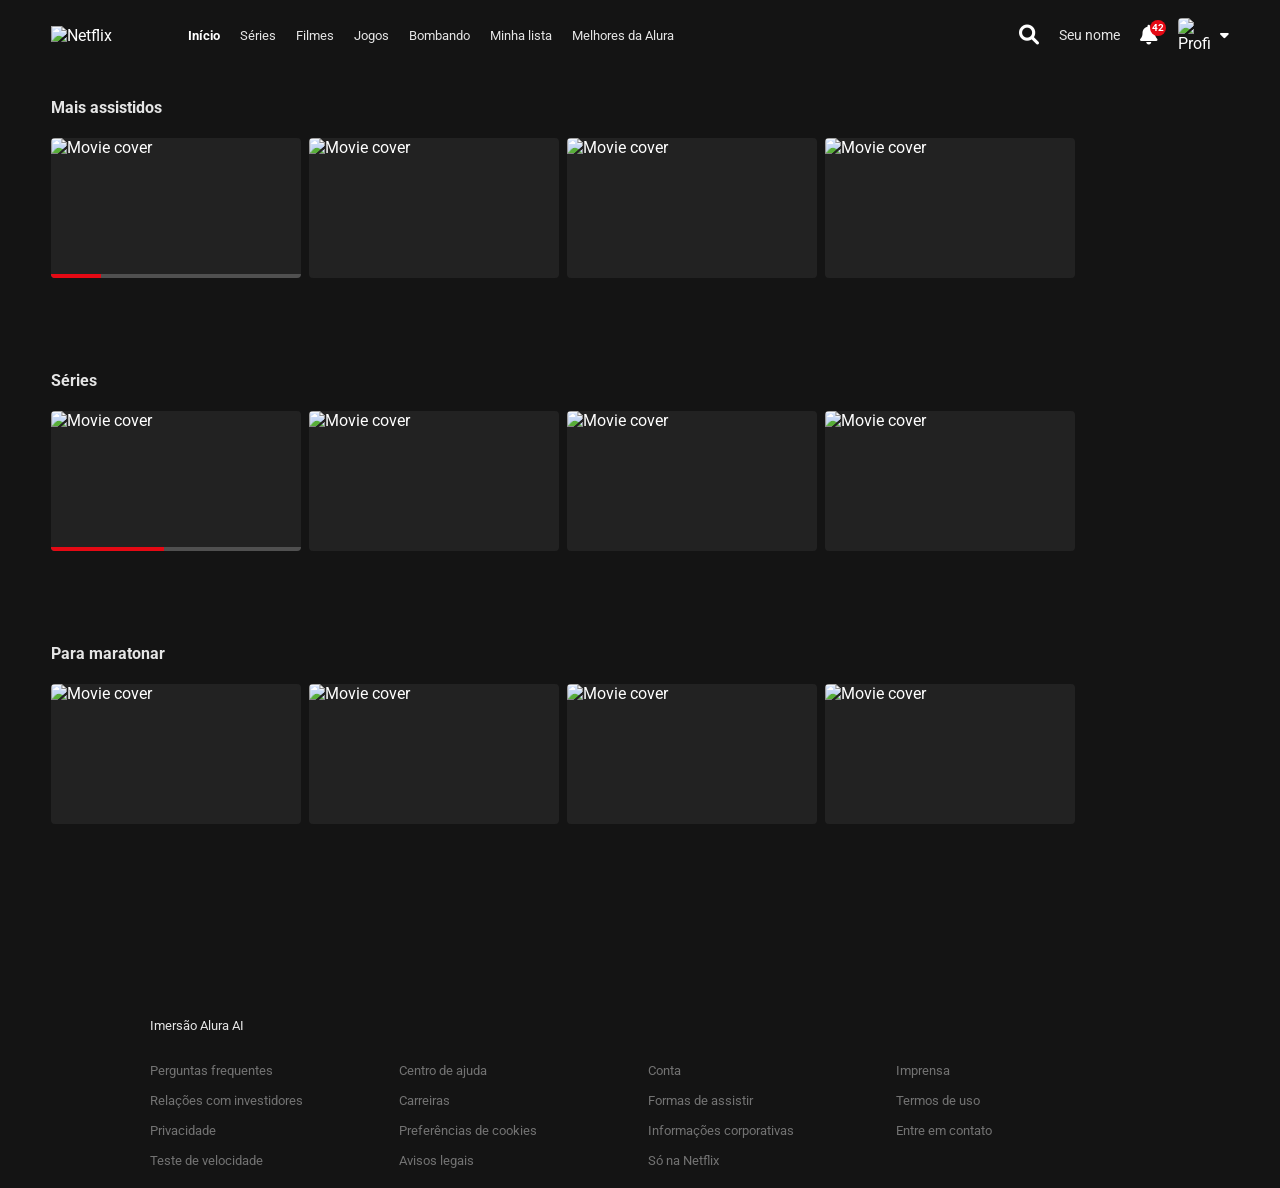
==== netlura-main/catalogo/catalogo.html @ 1084d066 "Add files via upload" ====
<!DOCTYPE html>
<html lang="pt-BR">

<head>
    <meta charset="UTF-8">
    <meta name="viewport" content="width=device-width, initial-scale=1.0">
    <title>Netflix Clone</title>
    <link rel="stylesheet" href="catalogo.css">
    <link href="https://cdnjs.cloudflare.com/ajax/libs/font-awesome/6.0.0/css/all.min.css" rel="stylesheet">
    <link href="https://fonts.googleapis.com/css2?family=Roboto:wght@300;400;500;700&display=swap" rel="stylesheet">
</head>

<body>
    <!-- Navbar -->
    <header class="navbar" id="navbar">
        <div class="navbar-left">
            <img class="logo" src="https://upload.wikimedia.org/wikipedia/commons/0/08/Netflix_2015_logo.svg"
                alt="Netflix">
            <nav>
                <ul class="nav-links">
                    <li><a href="https://www.linkedin.com/in/alessandro-prudente-519b291b3/" class="active">Início</a></li>
                    <li><a href="https://www.linkedin.com/in/alessandro-prudente-519b291b3/">Séries</a></li>
                    <li><a href="https://www.linkedin.com/in/alessandro-prudente-519b291b3/">Filmes</a></li>
                    <li><a href="https://www.linkedin.com/in/alessandro-prudente-519b291b3/">Jogos</a></li>
                    <li><a href="https://www.linkedin.com/in/alessandro-prudente-519b291b3/">Bombando</a></li>
                    <li><a href="https://www.linkedin.com/in/alessandro-prudente-519b291b3/">Minha lista</a></li>
                    <li><a href="https://www.linkedin.com/in/alessandro-prudente-519b291b3/">Melhores da Alura</a></li>
                </ul>
            </nav>
        </div>
        <div class="navbar-right">
            <i class="fas fa-search icon"></i>
            <a href="/index.html" class="kids-link">Seu nome</a>
            <div class="nav-notification">
                <i class="fas fa-bell icon"></i>
                <span class="notification-badge">42</span>
            </div>
            <a href="/index.html" class="profile-menu" style="text-decoration: none; color: inherit;">
                <img class="profile-icon" src="https://upload.wikimedia.org/wikipedia/commons/0/0b/Netflix-avatar.png"
                    alt="Profile">
                <i class="fas fa-caret-down icon" style="font-size: 14px; margin-left: 5px;"></i>
            </a>
        </div>
    </header>

    <!-- Sliders Container -->
    <main class="sliders-container" id="main-content">
        <!-- Javascript will inject the rows here -->
    </main>

    <!-- Footer -->
    <footer>
        <div class="footer-content">
            <a href="https://www.linkedin.com/in/alessandro-prudente-519b291b3/" target="_blank">
                <p>Imersão Alura AI</p>
            </a>
            <ul class="footer-links">
                <li><a href="https://www.linkedin.com/in/alessandro-prudente-519b291b3/" target="_blank">Perguntas frequentes</a></li>
                <li><a href="https://www.linkedin.com/in/alessandro-prudente-519b291b3/" target="_blank">Centro de ajuda</a></li>
                <li><a href="https://www.linkedin.com/in/alessandro-prudente-519b291b3/" target="_blank">Conta</a></li>
                <li><a href="https://www.linkedin.com/in/alessandro-prudente-519b291b3/" target="_blank">Imprensa</a></li>
                <li><a href="https://www.linkedin.com/in/alessandro-prudente-519b291b3/" target="_blank">Relações com investidores</a></li>
                <li><a href="https://www.linkedin.com/in/alessandro-prudente-519b291b3/" target="_blank">Carreiras</a></li>
                <li><a href="https://www.linkedin.com/in/alessandro-prudente-519b291b3/" target="_blank">Formas de assistir</a></li>
                <li><a href="https://www.linkedin.com/in/alessandro-prudente-519b291b3/" target="_blank">Termos de uso</a></li>
                <li><a href="https://www.linkedin.com/in/alessandro-prudente-519b291b3/" target="_blank">Privacidade</a></li>
                <li><a href="https://www.linkedin.com/in/alessandro-prudente-519b291b3/" target="_blank">Preferências de cookies</a></li>
                <li><a href="https://www.linkedin.com/in/alessandro-prudente-519b291b3/" target="_blank">Informações corporativas</a></li>
                <li><a href="https://www.linkedin.com/in/alessandro-prudente-519b291b3/" target="_blank">Entre em contato</a></li>
                <li><a href="https://www.linkedin.com/in/alessandro-prudente-519b291b3/" target="_blank">Teste de velocidade</a></li>
                <li><a href="https://www.linkedin.com/in/alessandro-prudente-519b291b3/" target="_blank">Avisos legais</a></li>
                <li><a href="https://www.linkedin.com/in/alessandro-prudente-519b291b3/" target="_blank">Só na Netflix</a></li>
            </ul>
        </div>
    </footer>

    <script type="module" src="js/main.js"></script>
    <script src="/js/index.js"></script>
</body>

</html>
---- netlura-main/catalogo/catalogo.css ----
:root {
    --netflix-red: #E50914;
    --dark-bg: #141414;
    --text-color: #ffffff;
}

* {
    margin: 0;
    padding: 0;
    box-sizing: border-box;
}

body {
    font-family: 'Roboto', 'Helvetica Neue', Helvetica, Arial, sans-serif;
    background-color: var(--dark-bg);
    color: var(--text-color);
    overflow-x: hidden;
}

a {
    text-decoration: none;
    color: #e5e5e5;
    transition: color 0.3s;
}

a:hover {
    color: #b3b3b3;
}

/* Navbar */
.navbar {
    position: fixed;
    top: 0;
    width: 100%;
    display: flex;
    justify-content: space-between;
    align-items: center;
    padding: 0 4%;
    height: 70px;
    z-index: 1000;
    background-color: var(--dark-bg);
}

.navbar-left,
.navbar-right {
    display: flex;
    align-items: center;
    gap: 20px;
}

.logo {
    width: 92px;
    margin-right: 25px;
    cursor: pointer;
}

.nav-links {
    list-style: none;
    display: flex;
    gap: 20px;
    font-size: 13px;
}

.nav-links .active {
    font-weight: bold;
    color: white;
}

.icon {
    font-size: 20px;
    cursor: pointer;
}

.kids-link {
    font-size: 14px;
}

.nav-notification {
    position: relative;
    cursor: pointer;
}

.notification-badge {
    position: absolute;
    top: -5px;
    right: -8px;
    background-color: var(--netflix-red);
    color: white;
    font-size: 10px;
    font-weight: bold;
    border-radius: 50%;
    width: 16px;
    height: 16px;
    display: flex;
    justify-content: center;
    align-items: center;
}

.profile-menu {
    display: flex;
    align-items: center;
    gap: 5px;
    cursor: pointer;
}

.profile-icon {
    width: 32px;
    border-radius: 4px;
}

/* Sliders */
.sliders-container {
    padding: 0 4%;
    padding-top: 100px;
    /* Space for navbar */
    position: relative;
    z-index: 3;
    padding-bottom: 100px;
}

.slider-section {
    margin-bottom: 3.5vw;
}

.slider-header {
    display: flex;
    justify-content: space-between;
    align-items: flex-end;
    margin-bottom: 12px;
}

.slider-title {
    font-size: 1.25vw;
    font-weight: bold;
    color: #e5e5e5;
    line-height: 1.25vw;
}

.slider-indicators {
    display: flex;
    gap: 2px;
    margin-bottom: 4px;
}

.slider-indicators div {
    width: 12px;
    height: 2px;
    background-color: #4d4d4d;
}

.slider-indicators div.active {
    background-color: #aaa;
}

.movie-row {
    display: flex;
    gap: 8px;
    /* Small gap between movie cards */
    overflow-x: visible;
    /* Let the expanded cards paint outside this box vertically */
    padding: 10px 4% 50px 4%;
    /* Added bottom padding to hold the expanding modal */
    margin: 0 -4%;
    /* Pull edges back out so we don't double up padding from container */
    scroll-behavior: smooth;
    -ms-overflow-style: none;
    scrollbar-width: none;
}

.movie-row::-webkit-scrollbar {
    display: none;
}

.movie-card {
    min-width: 250px;
    width: 250px;
    height: 140px;
    background-color: #222;
    border-radius: 4px;
    cursor: pointer;
    transition: transform 0.3s cubic-bezier(0.25, 0.46, 0.45, 0.94) 0s, border-radius 0.3s 0s, z-index 0s 0.3s, box-shadow 0.3s 0s;
    position: relative;
    z-index: 1;
    transform-origin: center center;
    /* Default origin */
}

/* Modifiers applied by JavaScript to prevent edge clipping */
.movie-card.origin-left {
    transform-origin: left center;
}

.movie-card.origin-right {
    transform-origin: right center;
}

.movie-card:hover {
    transform: scale(1.6) translateY(-5%);
    /* Reduced vertical translation since container has more padding */
    z-index: 99;
    border-radius: 6px;
    box-shadow: 0 10px 40px rgba(0, 0, 0, 0.9);
    transition: transform 0.3s cubic-bezier(0.25, 0.46, 0.45, 0.94) 0.6s, border-radius 0.3s 0.6s, box-shadow 0.3s 0.6s, z-index 0s 0s;
}

.movie-card img {
    position: absolute;
    top: 0;
    left: 0;
    width: 100%;
    height: 100%;
    object-fit: cover;
    border-radius: 4px;
    transition: opacity 0.3s ease, border-radius 0.3s;
    z-index: 2;
}

.movie-card iframe {
    position: absolute;
    top: 0;
    left: 0;
    width: 100%;
    height: 100%;
    opacity: 0;
    border-radius: 4px;
    transition: opacity 0.3s ease, border-radius 0.3s;
    pointer-events: none;
    z-index: 1;
}

.movie-card iframe.playing {
    opacity: 1;
    z-index: 3;
    border-radius: 6px 6px 0 0;
}

.movie-card:hover img {
    border-radius: 6px 6px 0 0;
    transition: border-radius 0s 0.6s;
}

.movie-card img.playing-video {
    opacity: 0;
}

/* Card Details Modal */
.card-details {
    position: absolute;
    top: 100%;
    left: 0;
    width: 100%;
    background-color: #181818;
    border-bottom-left-radius: 6px;
    border-bottom-right-radius: 6px;
    padding: 18px 16px;
    opacity: 0;
    visibility: hidden;
    transition: opacity 0.3s 0s, visibility 0.3s 0s;
    box-shadow: 0 15px 30px rgba(0, 0, 0, 0.9);
    display: flex;
    flex-direction: column;
    gap: 12px;
    z-index: 2;
    cursor: default;
}

.movie-card:hover .card-details {
    opacity: 1;
    visibility: visible;
    transition: opacity 0.2s 0.6s, visibility 0s 0.6s;
}

.details-buttons {
    display: flex;
    justify-content: space-between;
    align-items: center;
}

.left-buttons,
.right-buttons {
    display: flex;
    gap: 8px;
}

.btn-icon {
    width: 32px;
    height: 32px;
    border-radius: 50%;
    background-color: #2b2b2b;
    border: 1px solid rgba(255, 255, 255, 0.5);
    color: white;
    display: flex;
    justify-content: center;
    align-items: center;
    cursor: pointer;
    font-size: 14px;
    transition: border-color 0.2s, background-color 0.2s;
}

.btn-icon:hover {
    border-color: white;
    background-color: rgba(255, 255, 255, 0.2);
}

.btn-play-icon {
    background-color: white;
    color: black;
    border: none;
}

.btn-play-icon:hover {
    background-color: #e6e6e6;
}

.btn-play-icon i {
    margin-left: 2px;
}

.details-info {
    display: flex;
    align-items: center;
    gap: 8px;
    font-size: 11px;
    font-weight: bold;
}

.match-score {
    color: #46d369;
}

.age-badge {
    background-color: transparent;
    border: 1px solid rgba(255, 255, 255, 0.4);
    color: white;
    padding: 1px 3px;
    border-radius: 2px;
    font-family: Arial, sans-serif;
}

.age-badge.red-accent {
    background-color: #d32f2f;
    border: none;
    font-weight: bold;
}

.resolution {
    border: 1px solid rgba(255, 255, 255, 0.4);
    padding: 1px 3px;
    border-radius: 2px;
    color: rgba(255, 255, 255, 0.9);
}

.duration {
    color: rgba(255, 255, 255, 0.9);
}

.details-tags {
    display: flex;
    gap: 6px;
    font-size: 11px;
    color: rgba(255, 255, 255, 0.9);
    margin-top: 4px;
}

.details-tags span:not(:last-child)::after {
    content: "•";
    color: #666;
    margin-left: 6px;
}

/* Badges */
.badge-top10 {
    position: absolute;
    top: 0;
    right: 0;
    width: 22px;
    height: 28px;
    background-color: var(--netflix-red);
    color: white;
    display: flex;
    flex-direction: column;
    justify-content: center;
    align-items: center;
    font-weight: bold;
    z-index: 4;
    border-bottom-left-radius: 2px;
    box-shadow: -2px 2px 4px rgba(0, 0, 0, 0.5);
    font-family: 'Helvetica Neue', Helvetica, Arial, sans-serif;
}

.badge-top10 span.top {
    font-size: 7px;
    letter-spacing: 0.5px;
    line-height: 8px;
}

.badge-top10 span.number {
    font-size: 13px;
    line-height: 13px;
}

.badge-bottom {
    position: absolute;
    bottom: 8px;
    left: 50%;
    transform: translateX(-50%);
    padding: 2px 4px;
    font-size: 10px;
    font-weight: bold;
    border-radius: 2px;
    z-index: 4;
    white-space: nowrap;
    text-transform: uppercase;
}

.movie-card.has-progress .badge-bottom {
    bottom: 12px;
}

.badge-bottom.red {
    background-color: var(--netflix-red);
    color: white;
}

.badge-bottom.white {
    background-color: white;
    color: black;
}

/* Progress bar */
.progress-bar-container {
    position: absolute;
    bottom: 0;
    left: 0;
    width: 100%;
    height: 4px;
    background-color: rgba(100, 100, 100, 0.7);
    z-index: 5;
    border-bottom-left-radius: 4px;
    border-bottom-right-radius: 4px;
}

.progress-value {
    height: 100%;
    background-color: var(--netflix-red);
    border-bottom-left-radius: 4px;
}

/* Mobile adjustments */
@media (max-width: 768px) {
    .nav-links {
        display: none;
    }

    .movie-card {
        min-width: 200px;
        width: 200px;
        height: 112px;
    }

    .slider-title {
        font-size: 4vw;
        line-height: 4.5vw;
    }
}

/* Footer */
footer {
    padding: 0 4%;
    color: #737373;
    font-size: 13px;
    margin-bottom: 20px;
}

.footer-content {
    max-width: 980px;
    margin: 0 auto;
}

.footer-content p {
    margin-bottom: 30px;
}

.footer-links {
    list-style: none;
    display: grid;
    grid-template-columns: repeat(4, 1fr);
    grid-gap: 15px;
}

.footer-links a {
    color: #737373;
}

.footer-links a:hover {
    text-decoration: underline;
}

@media (max-width: 768px) {
    .footer-links {
        grid-template-columns: repeat(2, 1fr);
    }
}
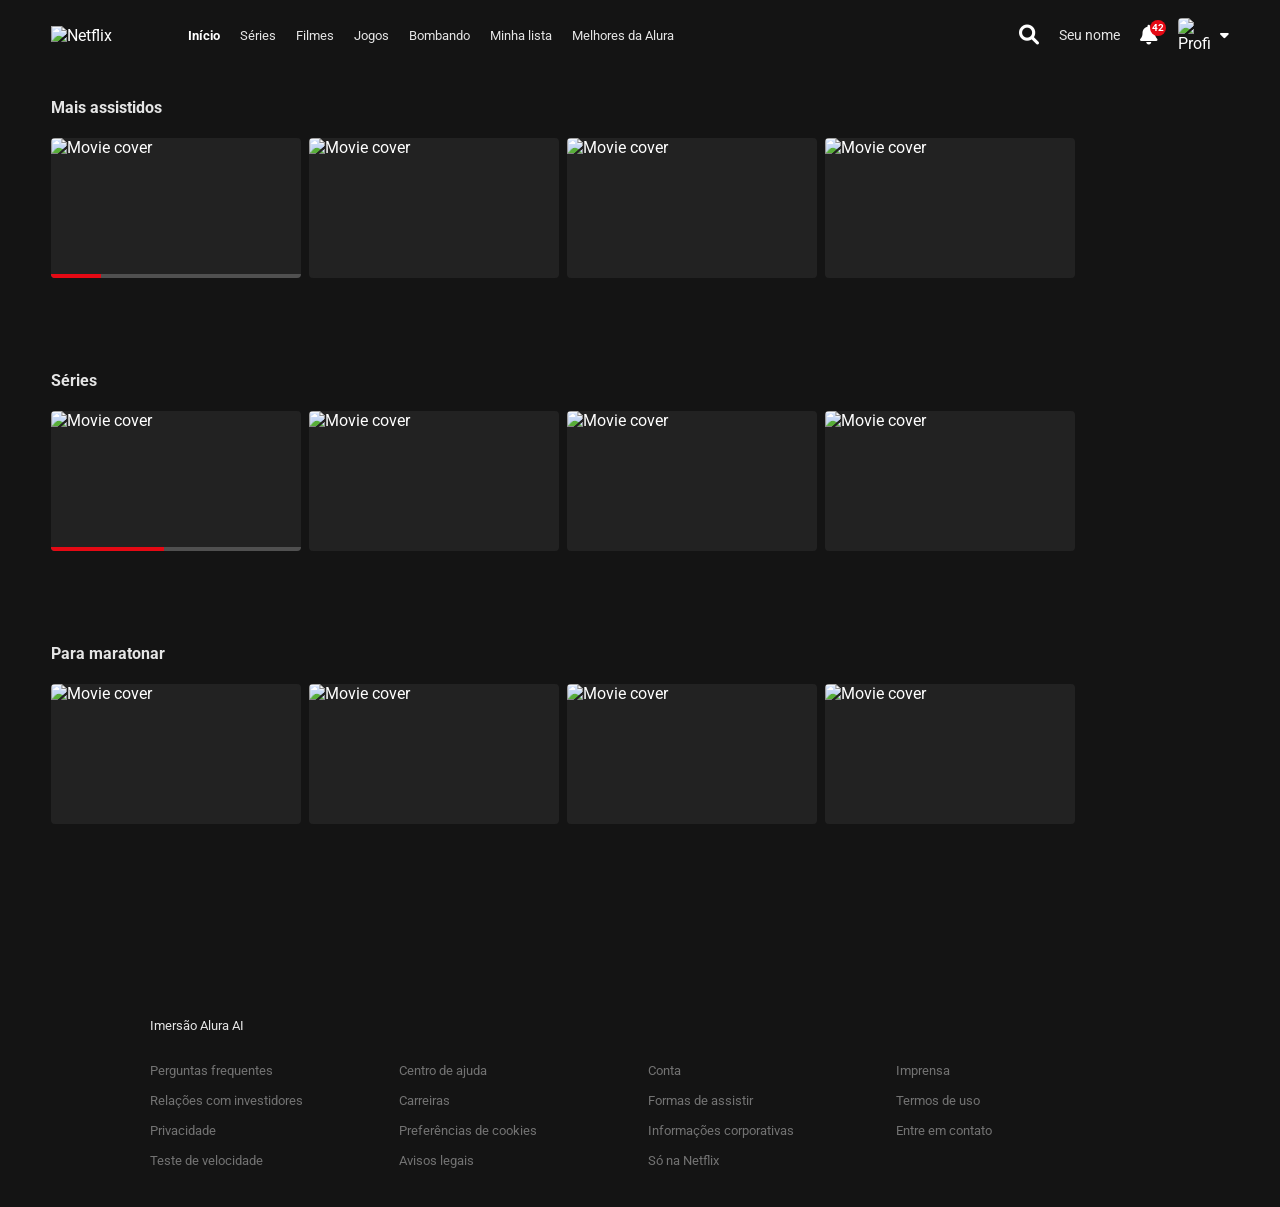
==== commit 9a9fd854: "Update catalogo.html" ====
--- a/netlura-main/catalogo/catalogo.html
+++ b/netlura-main/catalogo/catalogo.html
@@ -75,7 +75,9 @@
     </footer>
 
     <script type="module" src="js/main.js"></script>
-    <script src="/js/index.js"></script>
+    <script src="js/index.js"></script>
+    <img class="perfil-img" src="" alt="">
+    <span class="perfil-nome"></span>
 </body>
 
-</html>+</html>
